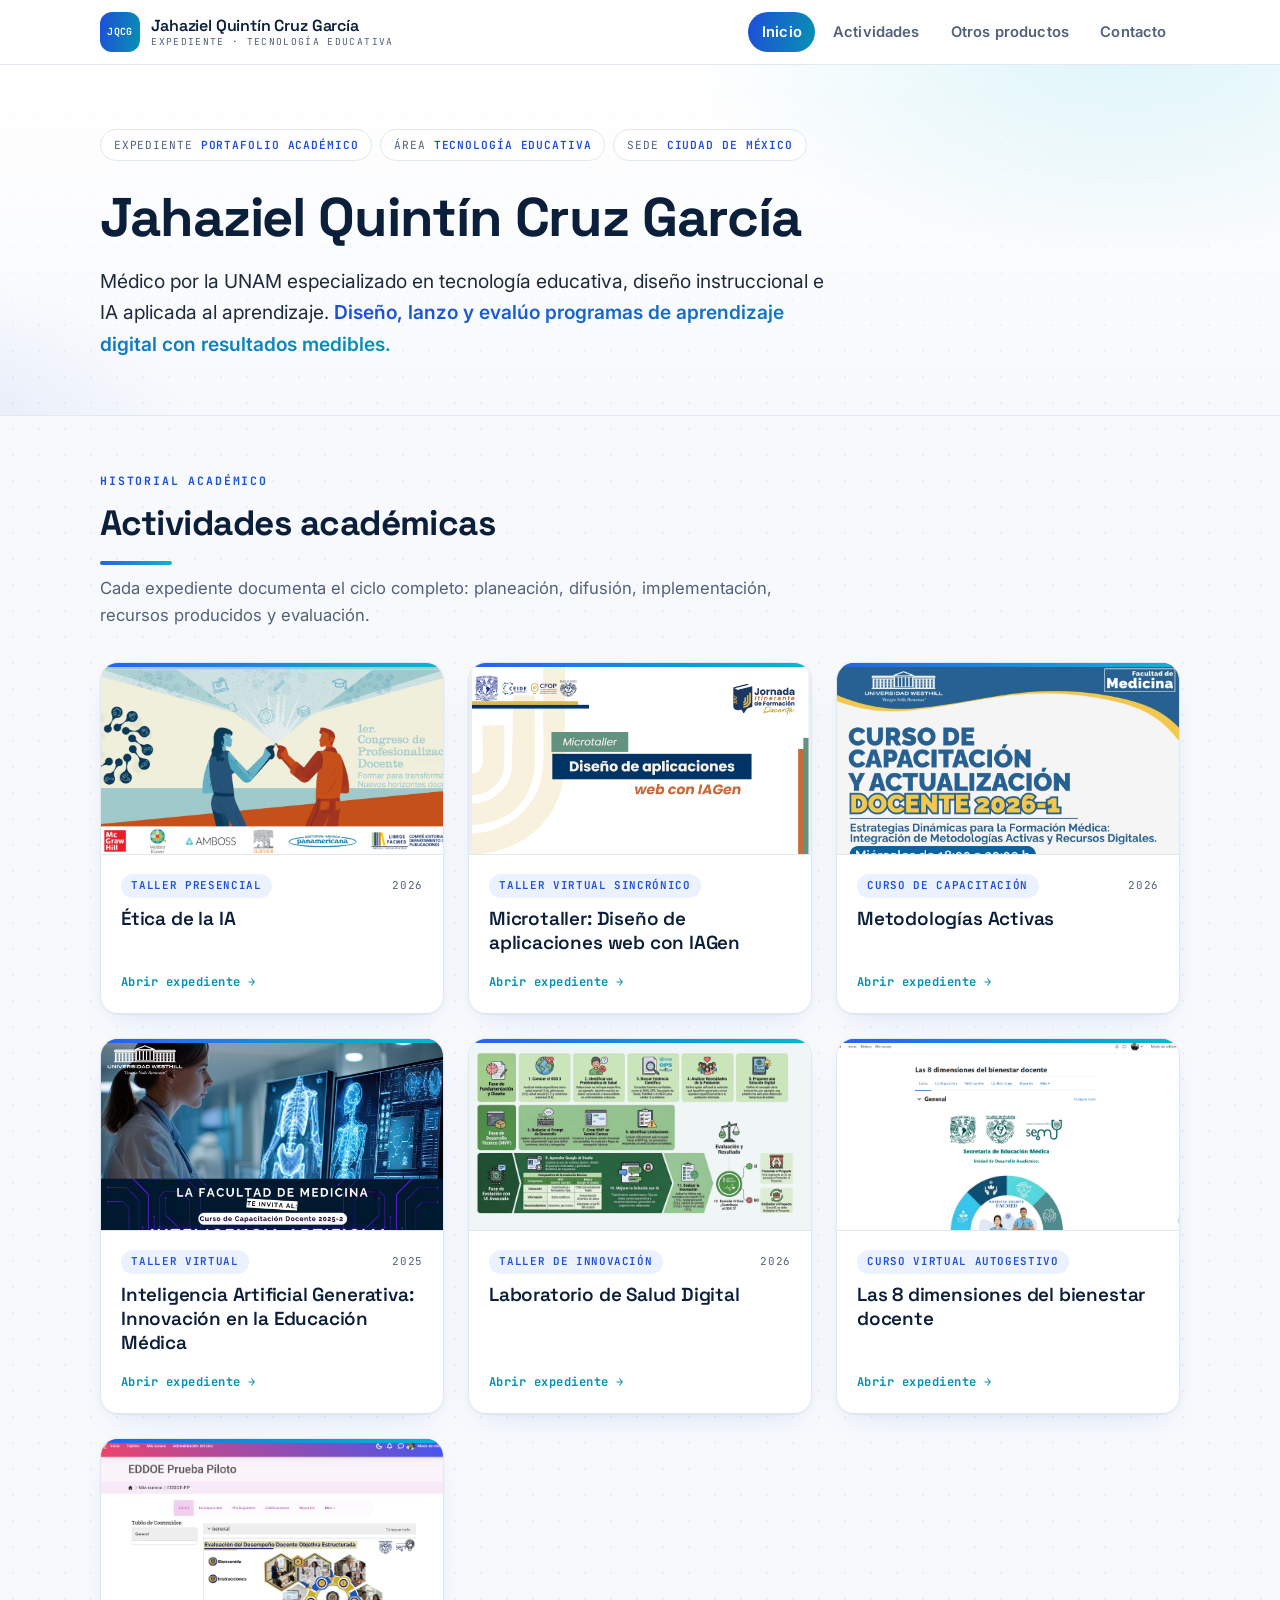
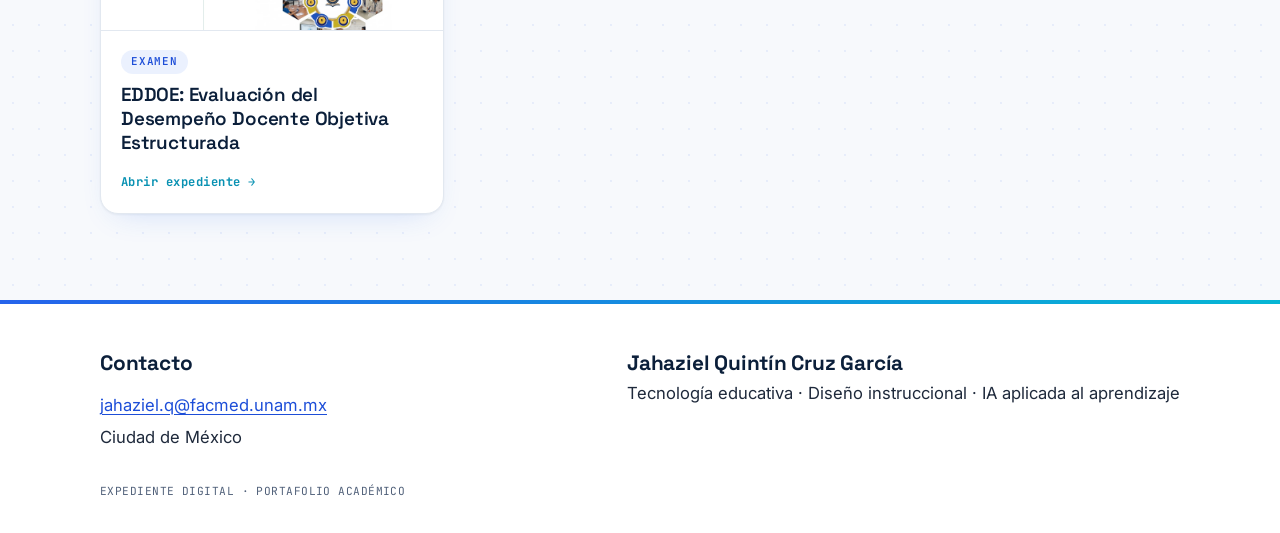
==== index.html @ d4ce5e82 "Portafolio profesional: sitio estático multipágina Co-Authored-By: Claude Fable 5 <noreply@anthropic" ====
<!DOCTYPE html>
<html lang="es">
<head>
<meta charset="UTF-8">
<meta name="viewport" content="width=device-width, initial-scale=1.0">
<title>Jahaziel Quintín Cruz García — Portafolio de tecnología educativa</title>
<meta name="description" content="Portafolio profesional de Jahaziel Quintín Cruz García: diseño, lanzamiento y evaluación de programas de aprendizaje digital con resultados medibles.">
<link rel="preconnect" href="https://fonts.googleapis.com">
<link rel="preconnect" href="https://fonts.gstatic.com" crossorigin>
<link href="https://fonts.googleapis.com/css2?family=Space+Grotesk:wght@500;600;700&family=JetBrains+Mono:wght@400;600;700&family=Inter:ital,wght@0,400;0,600;0,700;1,400&display=swap" rel="stylesheet">
<link rel="stylesheet" href="assets/css/estilos.css">
</head>
<body>

<header class="encabezado">
  <div class="contenedor encabezado__interno">
    <a class="marca" href="index.html">
      <span class="marca__sello" aria-hidden="true">JQCG</span>
      <span class="marca__texto">
        <span class="marca__nombre">Jahaziel Quintín Cruz García</span>
        <span class="marca__sub">Expediente · Tecnología educativa</span>
      </span>
    </a>
    <nav class="nav" aria-label="Navegación principal">
      <button class="nav__boton" aria-expanded="false" aria-controls="menu-principal">MENÚ</button>
      <ul class="nav__lista" id="menu-principal">
        <li><a href="index.html" aria-current="page">Inicio</a></li>
        <li><a href="index.html#actividades">Actividades</a></li>
        <li><a href="otros-productos.html">Otros productos</a></li>
        <li><a href="index.html#contacto">Contacto</a></li>
      </ul>
    </nav>
  </div>
</header>

<main id="contenido">

  <!-- ============ PORTADA ============ -->
  <section class="portada">
    <div class="contenedor">
      <p class="portada__ficha">
        <span>EXPEDIENTE&nbsp;<strong>PORTAFOLIO ACADÉMICO</strong></span>
        <span>ÁREA&nbsp;<strong>TECNOLOGÍA EDUCATIVA</strong></span>
        <span>SEDE&nbsp;<strong>CIUDAD DE MÉXICO</strong></span>
      </p>
      <h1>Jahaziel Quintín Cruz García</h1>
      <p class="portada__tesis">
        Médico por la UNAM especializado en tecnología educativa, diseño instruccional
        e IA aplicada al aprendizaje. <em>Diseño, lanzo y evalúo programas de aprendizaje
        digital con resultados medibles.</em>
      </p>
    </div>
  </section>

  <!-- ============ ACTIVIDADES ============ -->
  <section class="seccion" id="actividades">
    <div class="contenedor">
      <header class="seccion__cabeza">
        <p class="seccion__etiqueta">Historial académico</p>
        <h2 class="seccion__titulo">Actividades académicas</h2>
        <p class="seccion__intro">Cada expediente documenta el ciclo completo: planeación, difusión, implementación, recursos producidos y evaluación.</p>
      </header>

      <ul class="fichas">
        <li class="ficha">
          <div class="ficha__imagen">
            <img src="assets/img/etica-difusion-congreso.png" alt="Cartel del 1er Congreso de Profesionalización Docente, sede del taller Ética de la IA">
          </div>
          <div class="ficha__cuerpo">
            <p class="ficha__meta"><span class="tipo">Taller presencial</span><span>2026</span></p>
            <h3 class="ficha__titulo"><a href="actividades/etica-de-la-ia.html">Ética de la IA</a></h3>
            <p class="ficha__abrir" aria-hidden="true">Abrir expediente →</p>
          </div>
        </li>

        <li class="ficha">
          <div class="ficha__imagen">
            <img src="assets/img/microtaller-planeacion-cartel.png" alt="Cartel del Microtaller Diseño de aplicaciones web con IAGen, Jornada Itinerante de Formación Docente">
          </div>
          <div class="ficha__cuerpo">
            <p class="ficha__meta"><span class="tipo">Taller virtual sincrónico</span></p>
            <h3 class="ficha__titulo"><a href="actividades/microtaller-iagen.html">Microtaller: Diseño de aplicaciones web con IAGen</a></h3>
            <p class="ficha__abrir" aria-hidden="true">Abrir expediente →</p>
          </div>
        </li>

        <li class="ficha">
          <div class="ficha__imagen">
            <img src="assets/img/metodologias-difusion-cartel.png" alt="Cartel del Curso de Capacitación y Actualización Docente 2026-1 sobre metodologías activas">
          </div>
          <div class="ficha__cuerpo">
            <p class="ficha__meta"><span class="tipo">Curso de capacitación</span><span>2026</span></p>
            <h3 class="ficha__titulo"><a href="actividades/metodologias-activas.html">Metodologías Activas</a></h3>
            <p class="ficha__abrir" aria-hidden="true">Abrir expediente →</p>
          </div>
        </li>

        <li class="ficha">
          <div class="ficha__imagen">
            <img src="assets/img/iagen-difusion-cartel.png" alt="Cartel del curso Inteligencia Artificial Generativa: Innovación en la Educación Médica">
          </div>
          <div class="ficha__cuerpo">
            <p class="ficha__meta"><span class="tipo">Taller virtual</span><span>2025</span></p>
            <h3 class="ficha__titulo"><a href="actividades/iagen-innovacion.html">Inteligencia Artificial Generativa: Innovación en la Educación Médica</a></h3>
            <p class="ficha__abrir" aria-hidden="true">Abrir expediente →</p>
          </div>
        </li>

        <li class="ficha">
          <div class="ficha__imagen">
            <img src="assets/img/laboratorio-recurso-metodologia.png" alt="Infografía de la metodología por fases del Laboratorio de Salud Digital">
          </div>
          <div class="ficha__cuerpo">
            <p class="ficha__meta"><span class="tipo">Taller de innovación</span><span>2026</span></p>
            <h3 class="ficha__titulo"><a href="actividades/laboratorio-salud-digital.html">Laboratorio de Salud Digital</a></h3>
            <p class="ficha__abrir" aria-hidden="true">Abrir expediente →</p>
          </div>
        </li>

        <li class="ficha">
          <div class="ficha__imagen">
            <img src="assets/img/bienestar-recurso-moodle.png" alt="Aula virtual en Moodle del curso Las 8 dimensiones del bienestar docente">
          </div>
          <div class="ficha__cuerpo">
            <p class="ficha__meta"><span class="tipo">Curso virtual autogestivo</span></p>
            <h3 class="ficha__titulo"><a href="actividades/bienestar-docente.html">Las 8 dimensiones del bienestar docente</a></h3>
            <p class="ficha__abrir" aria-hidden="true">Abrir expediente →</p>
          </div>
        </li>

        <li class="ficha">
          <div class="ficha__imagen">
            <img src="assets/img/eddoe-implementacion-moodle.png" alt="Aula del curso EDDOE Prueba Piloto en Moodle, con la portada Evaluación del Desempeño Docente Objetiva Estructurada">
          </div>
          <div class="ficha__cuerpo">
            <p class="ficha__meta"><span class="tipo">Examen</span></p>
            <h3 class="ficha__titulo"><a href="actividades/eddoe.html">EDDOE: Evaluación del Desempeño Docente Objetiva Estructurada</a></h3>
            <p class="ficha__abrir" aria-hidden="true">Abrir expediente →</p>
          </div>
        </li>
      </ul>
    </div>
  </section>
</main>

<!-- ============ CONTACTO / PIE ============ -->
<footer class="pie" id="contacto">
  <div class="contenedor">
    <div class="pie__interno">
      <div>
        <h2>Contacto</h2>
        <address>
          <a href="mailto:jahaziel.q@facmed.unam.mx">jahaziel.q@facmed.unam.mx</a><br>
          Ciudad de México
        </address>
      </div>
      <div>
        <h2>Jahaziel Quintín Cruz García</h2>
        <p>Tecnología educativa · Diseño instruccional · IA aplicada al aprendizaje</p>
      </div>
    </div>
    <p class="pie__nota">EXPEDIENTE DIGITAL · PORTAFOLIO ACADÉMICO</p>
  </div>
</footer>

<script src="assets/js/principal.js"></script>
</body>
</html>
---- assets/css/estilos.css ----
/* ============================================================
   PORTAFOLIO — Jahaziel Quintín Cruz García
   Estilo: fresco · juvenil · tecnológico · fondos claros
   Paleta: azul profundo → cian · blanco · dorado UNAM (acento)
   Tipografía: Space Grotesk (títulos) · Inter (texto)
               JetBrains Mono (métricas y rótulos)
   ============================================================ */

:root {
  --azul-950: #0b1f3a;
  --azul-700: #1d4ed8;
  --azul-600: #2563eb;
  --cian-600: #0891b2;
  --cian-500: #06b6d4;
  --fondo: #f7f9fc;
  --blanco: #ffffff;
  --linea: #e2e8f0;
  --tinta: #1e293b;
  --tinta-suave: #51617a;
  --dorado: #a97b00;
  --dorado-claro: #d9a91f;

  --grad: linear-gradient(100deg, var(--azul-600), var(--cian-500));
  --grad-fuerte: linear-gradient(100deg, var(--azul-700), var(--cian-600));

  --f-titulo: "Space Grotesk", "Segoe UI", system-ui, sans-serif;
  --f-cuerpo: "Inter", "Segoe UI", system-ui, sans-serif;
  --f-mono: "JetBrains Mono", "Cascadia Code", Consolas, monospace;

  --ancho: 1120px;
  --radio: 18px;
  --radio-chico: 10px;
  --sombra: 0 1px 2px rgba(11, 31, 58, .05), 0 12px 32px -16px rgba(37, 99, 235, .22);
  --sombra-alta: 0 4px 10px rgba(11, 31, 58, .06), 0 24px 48px -20px rgba(37, 99, 235, .35);
}

* { margin: 0; padding: 0; box-sizing: border-box; }

html { scroll-behavior: smooth; }
@media (prefers-reduced-motion: reduce) {
  html { scroll-behavior: auto; }
  *, *::before, *::after { animation: none !important; transition: none !important; }
}

body {
  font-family: var(--f-cuerpo);
  font-size: 1.0425rem;
  line-height: 1.65;
  color: var(--tinta);
  background-color: var(--fondo);
  /* retícula de puntos, guiño tecnológico */
  background-image: radial-gradient(rgba(37, 99, 235, .08) 1px, transparent 1.5px);
  background-size: 26px 26px;
}

img { max-width: 100%; height: auto; display: block; }

a { color: var(--azul-700); text-decoration-thickness: 1px; text-underline-offset: 3px; }
a:hover { color: var(--cian-600); }

:focus-visible {
  outline: 3px solid var(--cian-500);
  outline-offset: 2px;
  border-radius: 4px;
}

.solo-lector {
  position: absolute; width: 1px; height: 1px;
  clip-path: inset(50%); overflow: hidden; white-space: nowrap;
}

.contenedor { max-width: var(--ancho); margin: 0 auto; padding: 0 1.25rem; }

/* ============================================================
   ENCABEZADO / NAVEGACIÓN  (translúcido con desenfoque)
   ============================================================ */
.encabezado {
  background: rgba(255, 255, 255, .82);
  backdrop-filter: blur(12px);
  -webkit-backdrop-filter: blur(12px);
  color: var(--azul-950);
  border-bottom: 1px solid var(--linea);
  position: sticky; top: 0; z-index: 50;
}
.encabezado__interno {
  display: flex; align-items: center; justify-content: space-between;
  gap: 1rem; min-height: 64px;
}
.marca {
  display: flex; align-items: center; gap: .7rem;
  color: var(--azul-950); text-decoration: none;
}
.marca:hover { color: var(--azul-700); }
.marca__sello {
  width: 40px; height: 40px; flex: none;
  display: grid; place-items: center;
  color: #fff;
  background: var(--grad-fuerte);
  border-radius: 12px;
  font-family: var(--f-mono); font-size: .62rem; font-weight: 700;
  letter-spacing: .04em;
}
.marca__texto { display: flex; flex-direction: column; line-height: 1.15; }
.marca__nombre { font-family: var(--f-titulo); font-weight: 600; font-size: 1rem; letter-spacing: -.01em; }
.marca__sub { font-family: var(--f-mono); font-size: .6rem; letter-spacing: .14em; text-transform: uppercase; color: var(--tinta-suave); }

.nav__lista { display: flex; gap: .25rem; list-style: none; }
.nav__lista a {
  display: block; padding: .5rem .85rem;
  color: var(--tinta-suave); text-decoration: none;
  font-size: .92rem; font-weight: 600; letter-spacing: .01em;
  border-radius: 999px;
  transition: background .15s ease, color .15s ease;
}
.nav__lista a:hover { color: var(--azul-700); background: rgba(37, 99, 235, .09); }
.nav__lista a[aria-current="page"] {
  color: #fff; background: var(--grad-fuerte);
}

.nav__boton {
  display: none;
  background: none; border: 2px solid var(--linea); border-radius: 999px;
  color: var(--azul-700); font-family: var(--f-mono); font-size: .78rem; font-weight: 700;
  padding: .4rem .9rem; cursor: pointer;
}

@media (max-width: 720px) {
  .nav__boton { display: inline-block; }
  .nav { position: relative; }
  .nav__lista {
    display: none;
    position: absolute; right: 0; top: calc(100% + .5rem);
    flex-direction: column; min-width: 220px;
    background: var(--blanco);
    border: 1px solid var(--linea); border-radius: var(--radio-chico);
    padding: .4rem; box-shadow: var(--sombra-alta);
  }
  .nav__lista.abierta { display: flex; }
  .nav__lista a { border-radius: 8px; }
}

/* ============================================================
   PORTADA (index)
   ============================================================ */
.portada {
  position: relative;
  padding: 4rem 0 3.4rem;
  background:
    radial-gradient(46rem 24rem at 88% -10%, rgba(6, 182, 212, .14), transparent 60%),
    radial-gradient(40rem 22rem at -12% 110%, rgba(37, 99, 235, .12), transparent 55%),
    linear-gradient(180deg, #ffffff 0%, rgba(255, 255, 255, 0) 100%);
  border-bottom: 1px solid var(--linea);
}
.portada__ficha {
  display: inline-flex; flex-wrap: wrap; gap: .5rem;
  margin-bottom: 1.7rem;
}
.portada__ficha span {
  font-family: var(--f-mono); font-size: .7rem; letter-spacing: .08em;
  color: var(--tinta-suave); text-transform: uppercase;
  background: var(--blanco);
  border: 1px solid var(--linea);
  border-radius: 999px;
  padding: .35rem .8rem;
}
.portada__ficha strong { color: var(--azul-700); font-weight: 600; }
.portada h1 {
  font-family: var(--f-titulo);
  font-size: clamp(2.1rem, 4.8vw, 3.4rem);
  font-weight: 700; line-height: 1.08; letter-spacing: -.02em;
  color: var(--azul-950);
  max-width: 21ch;
}
.portada__tesis {
  margin-top: 1.2rem; max-width: 62ch;
  font-size: clamp(1.05rem, 1.6vw, 1.2rem);
  color: var(--tinta);
}
.portada__tesis em {
  font-style: normal; font-weight: 600;
  background: var(--grad-fuerte);
  -webkit-background-clip: text; background-clip: text;
  color: transparent;
}
.portada__puesto {
  margin-top: 1rem;
  font-family: var(--f-mono); font-size: .82rem; color: var(--tinta-suave);
}

/* ============================================================
   SECCIONES GENERALES
   ============================================================ */
.seccion { padding: 3.4rem 0; }
.seccion__cabeza { margin-bottom: 2rem; }
.seccion__etiqueta {
  font-family: var(--f-mono); font-size: .72rem; font-weight: 700;
  letter-spacing: .16em; text-transform: uppercase;
  background: var(--grad-fuerte);
  -webkit-background-clip: text; background-clip: text;
  color: transparent;
}
.seccion__titulo {
  font-family: var(--f-titulo); font-weight: 700; letter-spacing: -.015em;
  font-size: clamp(1.55rem, 3vw, 2.2rem); color: var(--azul-950);
  margin-top: .25rem;
}
.seccion__titulo::after {
  content: ""; display: block; width: 72px; height: 4px;
  background: var(--grad); margin-top: .6rem; border-radius: 999px;
}
.seccion__intro { max-width: 68ch; color: var(--tinta-suave); margin-top: .6rem; }

/* ============================================================
   CUADRÍCULA DE ACTIVIDADES
   ============================================================ */
.fichas {
  display: grid; gap: 1.5rem;
  grid-template-columns: repeat(3, 1fr);
  list-style: none;
}
@media (max-width: 960px) { .fichas { grid-template-columns: repeat(2, 1fr); } }
@media (max-width: 620px) { .fichas { grid-template-columns: 1fr; } }

.ficha {
  position: relative;
  background: var(--blanco);
  border: 1px solid var(--linea);
  border-radius: var(--radio);
  box-shadow: var(--sombra);
  display: flex; flex-direction: column;
  overflow: hidden;
  transition: transform .2s ease, box-shadow .2s ease, border-color .2s ease;
}
/* barra superior en degradado */
.ficha::before {
  content: "";
  position: absolute; top: 0; left: 0; right: 0; height: 4px;
  background: var(--grad);
  z-index: 1;
}
.ficha:hover {
  transform: translateY(-5px);
  border-color: rgba(37, 99, 235, .45);
  box-shadow: var(--sombra-alta);
}
.ficha__imagen {
  aspect-ratio: 16 / 9; overflow: hidden;
  background: #eef4fb;
  border-bottom: 1px solid var(--linea);
}
.ficha__imagen img {
  width: 100%; height: 100%; object-fit: cover; object-position: top;
  transition: transform .25s ease;
}
.ficha:hover .ficha__imagen img { transform: scale(1.03); }
.ficha__imagen--sello {
  display: grid; place-items: center;
  background:
    radial-gradient(14rem 8rem at 70% 20%, rgba(6, 182, 212, .16), transparent 60%),
    #eef4fb;
}
.ficha__monograma {
  font-family: var(--f-titulo); font-size: 2.3rem; font-weight: 700;
  color: #fff; background: var(--grad-fuerte);
  border-radius: 24px;
  width: 92px; height: 92px; display: grid; place-items: center;
}
.ficha__cuerpo { padding: 1.15rem 1.25rem 1.3rem; display: flex; flex-direction: column; gap: .55rem; flex: 1; }
.ficha__meta {
  display: flex; justify-content: space-between; align-items: center; gap: .8rem;
  font-family: var(--f-mono); font-size: .68rem; letter-spacing: .06em;
  text-transform: uppercase; color: var(--tinta-suave);
}
.ficha__meta .tipo {
  color: var(--azul-700); font-weight: 600;
  background: rgba(37, 99, 235, .09);
  border-radius: 999px; padding: .2rem .65rem;
}
.ficha__titulo { font-family: var(--f-titulo); font-size: 1.18rem; font-weight: 600; line-height: 1.28; letter-spacing: -.01em; }
.ficha__titulo a { color: var(--azul-950); text-decoration: none; }
.ficha__titulo a::after { content: ""; position: absolute; inset: 0; }
.ficha__abrir {
  margin-top: auto; padding-top: .5rem;
  font-family: var(--f-mono); font-size: .76rem; font-weight: 700;
  color: var(--cian-600); letter-spacing: .04em;
  transition: transform .18s ease;
}
.ficha:hover .ficha__abrir { transform: translateX(4px); }

/* ============================================================
   OTROS PRODUCTOS
   ============================================================ */
.productos {
  display: grid; gap: 1.5rem;
  grid-template-columns: repeat(3, 1fr);
  list-style: none;
}
@media (max-width: 960px) { .productos { grid-template-columns: repeat(2, 1fr); } }
@media (max-width: 620px) { .productos { grid-template-columns: 1fr; } }

.producto {
  background: var(--blanco);
  border: 1px solid var(--linea); border-radius: var(--radio);
  box-shadow: var(--sombra); overflow: hidden;
  display: flex; flex-direction: column;
  transition: transform .2s ease, box-shadow .2s ease, border-color .2s ease;
}
.producto:hover {
  transform: translateY(-5px);
  border-color: rgba(37, 99, 235, .45);
  box-shadow: var(--sombra-alta);
}
.producto__imagen { aspect-ratio: 16 / 10; background: #eef4fb; border-bottom: 1px solid var(--linea); }
.producto__imagen img { width: 100%; height: 100%; object-fit: cover; object-position: top; }
.producto__cuerpo { padding: 1.05rem 1.25rem 1.25rem; display: flex; flex-direction: column; gap: .5rem; flex: 1; }
.producto__tipo {
  font-family: var(--f-mono); font-size: .66rem; font-weight: 700;
  letter-spacing: .12em; text-transform: uppercase;
  color: var(--cian-600);
}
.producto__titulo { font-family: var(--f-titulo); font-size: 1.1rem; font-weight: 600; line-height: 1.32; letter-spacing: -.01em; color: var(--azul-950); }
.producto__cuerpo .boton { margin-top: auto; align-self: flex-start; }

/* ============================================================
   BOTONES  (píldora)
   ============================================================ */
.boton {
  display: inline-flex; align-items: center; gap: .45rem;
  background: var(--grad-fuerte); color: #fff;
  font-family: var(--f-mono); font-size: .8rem; font-weight: 700;
  letter-spacing: .02em; text-decoration: none;
  padding: .6rem 1.15rem; border-radius: 999px;
  border: 0;
  box-shadow: 0 8px 20px -10px rgba(37, 99, 235, .55);
  transition: transform .15s ease, box-shadow .15s ease, filter .15s ease;
}
.boton:hover {
  color: #fff; filter: brightness(1.08);
  transform: translateY(-2px);
  box-shadow: 0 12px 24px -10px rgba(37, 99, 235, .6);
}
.boton--dorado {
  background: var(--blanco); color: var(--azul-700);
  border: 1.5px solid rgba(37, 99, 235, .4);
  box-shadow: none;
}
.boton--dorado:hover {
  color: var(--azul-700);
  background: rgba(37, 99, 235, .08);
  border-color: var(--azul-600);
  box-shadow: none;
}

/* ============================================================
   PÁGINA DE ACTIVIDAD
   ============================================================ */
.expediente-cabecera {
  padding: 2.8rem 0 2.3rem;
  background:
    radial-gradient(42rem 20rem at 92% -20%, rgba(6, 182, 212, .13), transparent 60%),
    radial-gradient(34rem 18rem at -8% 120%, rgba(37, 99, 235, .10), transparent 55%),
    linear-gradient(180deg, #ffffff 0%, rgba(255, 255, 255, 0) 100%);
  border-bottom: 1px solid var(--linea);
}
.expediente-cabecera .miga {
  font-family: var(--f-mono); font-size: .76rem; margin-bottom: 1.1rem;
  color: var(--tinta-suave);
}
.expediente-cabecera .miga a { color: var(--azul-700); }
.expediente-cabecera .miga a:hover { color: var(--cian-600); }
.expediente-cabecera h1 {
  font-family: var(--f-titulo); font-weight: 700; letter-spacing: -.02em;
  font-size: clamp(1.7rem, 4vw, 2.6rem); line-height: 1.12;
  color: var(--azul-950); max-width: 30ch;
}
.expediente-cabecera .subtitulo {
  margin-top: .55rem; font-size: 1.06rem; color: var(--tinta-suave); max-width: 62ch;
}
.expediente-datos {
  margin-top: 1.5rem;
  display: flex; flex-wrap: wrap; gap: .6rem;
}
.expediente-datos div {
  background: var(--blanco);
  border: 1px solid var(--linea);
  border-radius: var(--radio-chico);
  padding: .55rem 1rem;
  box-shadow: var(--sombra);
}
.expediente-datos dt {
  font-family: var(--f-mono); font-size: .62rem; letter-spacing: .14em;
  text-transform: uppercase; color: var(--cian-600); font-weight: 700;
}
.expediente-datos dd { font-family: var(--f-mono); font-size: .9rem; color: var(--azul-950); }

/* índice de fases */
.fases-indice {
  background: rgba(255, 255, 255, .85);
  backdrop-filter: blur(10px);
  -webkit-backdrop-filter: blur(10px);
  border-bottom: 1px solid var(--linea);
  position: sticky; top: 64px; z-index: 40;
  overflow-x: auto;
}
.fases-indice ol {
  list-style: none; display: flex; gap: .3rem;
  max-width: var(--ancho); margin: 0 auto; padding: .5rem 1.25rem;
}
.fases-indice a {
  display: block; white-space: nowrap;
  font-family: var(--f-mono); font-size: .72rem; font-weight: 600;
  letter-spacing: .04em; text-decoration: none; color: var(--tinta-suave);
  padding: .4rem .8rem; border-radius: 999px;
  transition: background .15s ease, color .15s ease;
}
.fases-indice a:hover { color: var(--azul-700); background: rgba(37, 99, 235, .09); }
.fases-indice a strong { color: var(--cian-600); }

/* fase */
.fase { padding: 2.8rem 0 1rem; }
.fase:last-of-type { padding-bottom: 3rem; }
.fase__cabeza { display: flex; align-items: center; gap: .9rem; margin-bottom: 1.2rem; }
.fase__numero {
  font-family: var(--f-mono); font-weight: 700; font-size: .9rem;
  color: #fff; background: var(--grad-fuerte);
  border-radius: 10px; padding: .3rem .6rem; flex: none;
}
.fase__titulo {
  font-family: var(--f-titulo); font-weight: 700; letter-spacing: -.015em;
  font-size: clamp(1.35rem, 2.6vw, 1.75rem); color: var(--azul-950);
}
.fase__contenido {
  background: var(--blanco);
  border: 1px solid var(--linea);
  border-radius: var(--radio);
  padding: 1.6rem 1.8rem;
  box-shadow: var(--sombra);
  position: relative;
  overflow: hidden;
}
.fase__contenido::before {
  content: "";
  position: absolute; top: 0; left: 0; bottom: 0; width: 4px;
  background: var(--grad);
}
.fase__contenido > * + * { margin-top: 1rem; }
.fase__contenido p { max-width: 72ch; }

/* figuras / galería */
.galeria { display: grid; gap: 1.3rem; grid-template-columns: repeat(auto-fit, minmax(min(340px, 100%), 1fr)); }
.figura { margin: 0; }
.figura img {
  width: 100%; border: 1px solid var(--linea); border-radius: 12px;
  background: #fff; box-shadow: var(--sombra);
}
.figura figcaption {
  font-size: .88rem; color: var(--tinta-suave); margin-top: .55rem; line-height: 1.45;
}
.figura .boton { margin-top: .65rem; }

.recursos-acciones { display: flex; flex-wrap: wrap; gap: .7rem; }

/* métricas grandes */
.metricas {
  display: grid; gap: .8rem;
  grid-template-columns: repeat(auto-fit, minmax(190px, 1fr));
}
.metrica {
  background: var(--blanco); padding: 1.2rem 1.3rem;
  border: 1px solid var(--linea); border-radius: var(--radio-chico);
  box-shadow: var(--sombra);
}
.metrica__valor {
  font-family: var(--f-mono); font-weight: 700;
  font-size: clamp(2.1rem, 4vw, 3rem); line-height: 1.05;
  background: var(--grad-fuerte);
  -webkit-background-clip: text; background-clip: text;
  color: transparent;
}
.metrica__nombre {
  font-family: var(--f-mono); font-size: .7rem; letter-spacing: .12em;
  text-transform: uppercase; color: var(--tinta-suave); margin-top: .4rem;
}

/* navegación anterior / siguiente */
.paginacion {
  border-top: 1px solid var(--linea);
  padding: 2rem 0 3rem;
}
.paginacion__interno {
  display: grid; grid-template-columns: 1fr auto 1fr; gap: 1rem; align-items: center;
}
@media (max-width: 720px) {
  .paginacion__interno { grid-template-columns: 1fr; text-align: center; }
}
.paginacion a { text-decoration: none; }
.paginacion__lado { display: flex; flex-direction: column; gap: .15rem; }
.paginacion__lado--sig { text-align: right; }
@media (max-width: 720px) { .paginacion__lado--sig { text-align: center; } }
.paginacion__rotulo {
  font-family: var(--f-mono); font-size: .66rem; letter-spacing: .14em;
  text-transform: uppercase; color: var(--cian-600); font-weight: 700;
}
.paginacion__titulo { font-family: var(--f-titulo); font-weight: 600; letter-spacing: -.01em; color: var(--azul-950); }
.paginacion a:hover .paginacion__titulo { color: var(--azul-700); }

/* ============================================================
   PIE / CONTACTO
   ============================================================ */
.pie {
  background: var(--blanco);
  color: var(--tinta);
  border-top: 1px solid var(--linea);
  position: relative;
  padding: 2.8rem 0 2rem; margin-top: 2rem;
}
.pie::before {
  content: "";
  position: absolute; top: -1px; left: 0; right: 0; height: 4px;
  background: var(--grad);
}
.pie__interno { display: flex; flex-wrap: wrap; gap: 2rem; justify-content: space-between; }
.pie h2 { font-family: var(--f-titulo); font-weight: 700; letter-spacing: -.01em; font-size: 1.3rem; color: var(--azul-950); }
.pie address { font-style: normal; margin-top: .6rem; line-height: 1.9; }
.pie a { color: var(--azul-700); }
.pie a:hover { color: var(--cian-600); }
.pie__nota {
  font-family: var(--f-mono); font-size: .7rem; color: var(--tinta-suave);
  margin-top: 1.8rem; letter-spacing: .04em;
}
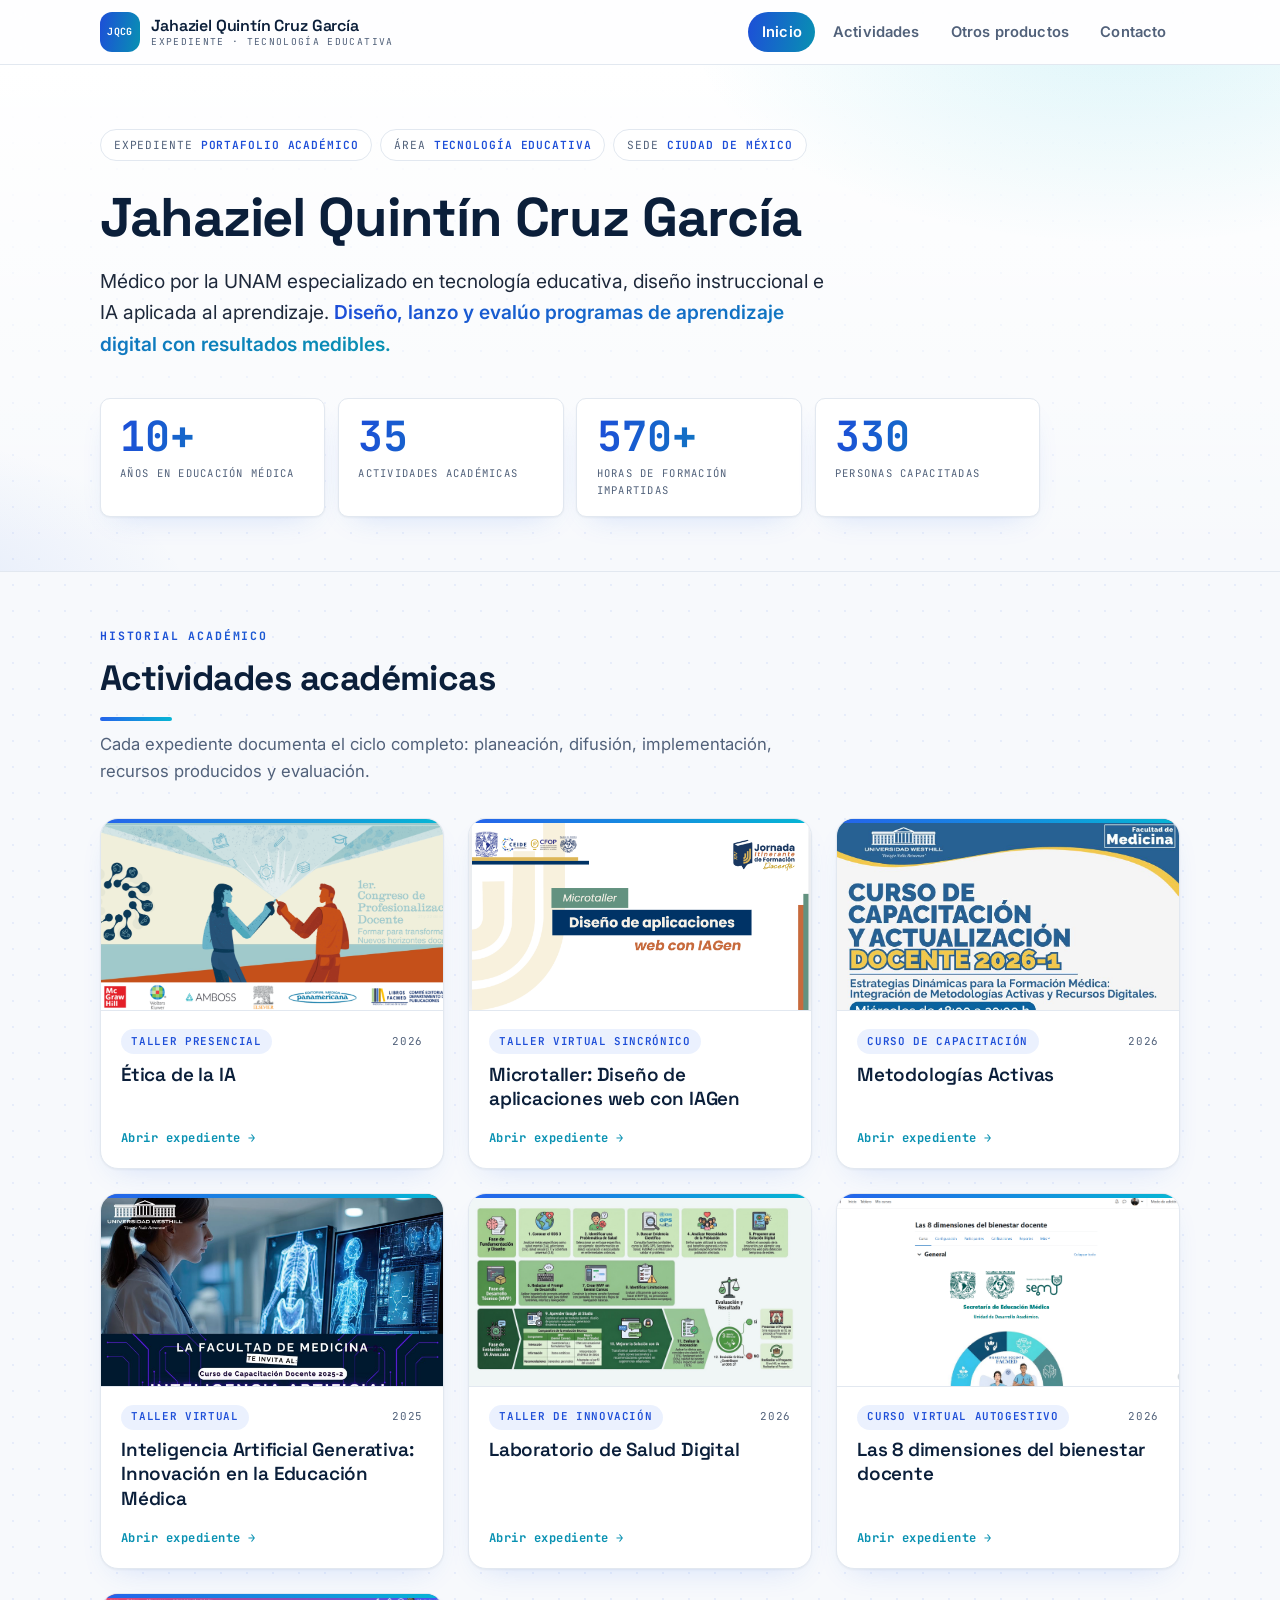
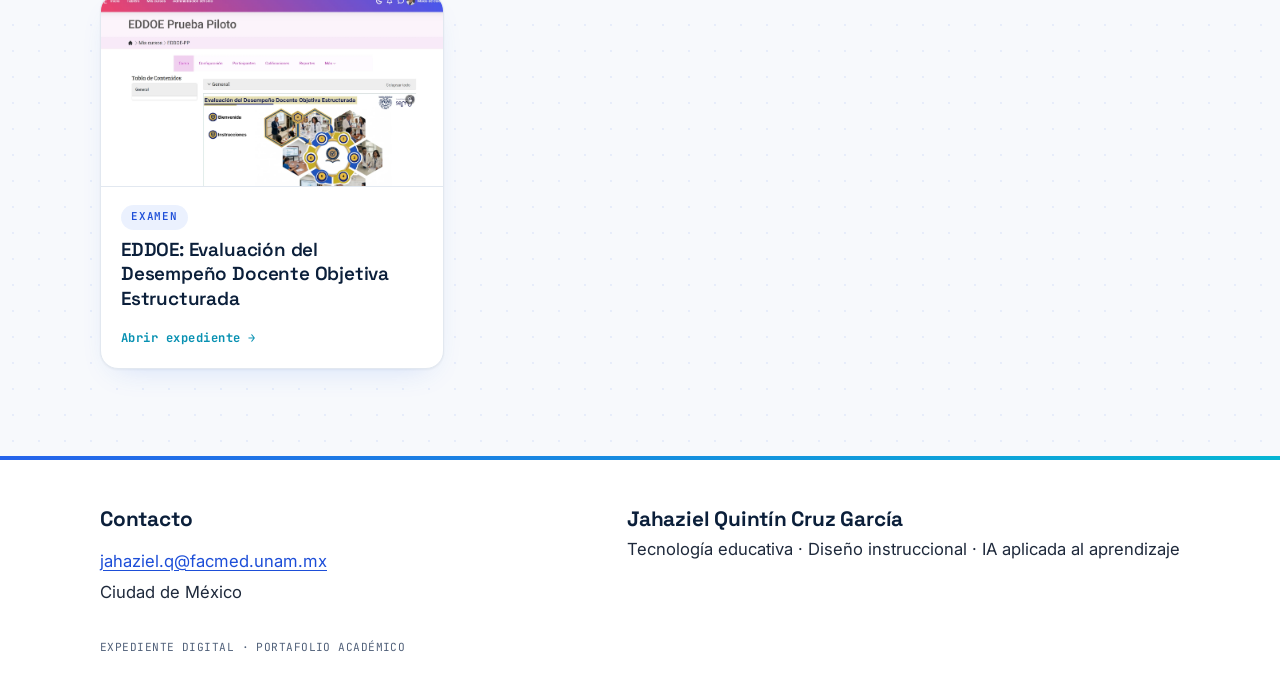
==== commit fbb67e42: "Indicadores en portada, rol por expediente y evaluación de Bienestar docente Co-Authored-By: Claude " ====
--- a/index.html
+++ b/index.html
@@ -49,6 +49,25 @@
         e IA aplicada al aprendizaje. <em>Diseño, lanzo y evalúo programas de aprendizaje
         digital con resultados medibles.</em>
       </p>
+
+      <ul class="indicadores">
+        <li class="indicador">
+          <p class="indicador__valor">10+</p>
+          <p class="indicador__nombre">Años en educación médica</p>
+        </li>
+        <li class="indicador">
+          <p class="indicador__valor">35</p>
+          <p class="indicador__nombre">Actividades académicas</p>
+        </li>
+        <li class="indicador">
+          <p class="indicador__valor">570+</p>
+          <p class="indicador__nombre">Horas de formación impartidas</p>
+        </li>
+        <li class="indicador">
+          <p class="indicador__valor">330</p>
+          <p class="indicador__nombre">Personas capacitadas</p>
+        </li>
+      </ul>
     </div>
   </section>
 
@@ -122,7 +141,7 @@
             <img src="assets/img/bienestar-recurso-moodle.png" alt="Aula virtual en Moodle del curso Las 8 dimensiones del bienestar docente">
           </div>
           <div class="ficha__cuerpo">
-            <p class="ficha__meta"><span class="tipo">Curso virtual autogestivo</span></p>
+            <p class="ficha__meta"><span class="tipo">Curso virtual autogestivo</span><span>2026</span></p>
             <h3 class="ficha__titulo"><a href="actividades/bienestar-docente.html">Las 8 dimensiones del bienestar docente</a></h3>
             <p class="ficha__abrir" aria-hidden="true">Abrir expediente →</p>
           </div>
--- a/assets/css/estilos.css
+++ b/assets/css/estilos.css
@@ -187,6 +187,57 @@
   font-family: var(--f-mono); font-size: .82rem; color: var(--tinta-suave);
 }
 
+/* ---------- indicadores del hero ---------- */
+.indicadores {
+  margin-top: 2.3rem;
+  display: grid; gap: .8rem;
+  grid-template-columns: repeat(auto-fit, minmax(190px, 1fr));
+  max-width: 940px;
+  list-style: none;
+}
+.indicador {
+  background: var(--blanco);
+  border: 1px solid var(--linea);
+  border-radius: var(--radio-chico);
+  padding: 1rem 1.2rem;
+  box-shadow: var(--sombra);
+}
+.indicador__valor {
+  font-family: var(--f-mono); font-weight: 700;
+  font-size: clamp(1.9rem, 3.4vw, 2.6rem); line-height: 1.05;
+  background: var(--grad-fuerte);
+  -webkit-background-clip: text; background-clip: text;
+  color: transparent;
+}
+.indicador__nombre {
+  font-family: var(--f-mono); font-size: .66rem;
+  letter-spacing: .12em; text-transform: uppercase;
+  color: var(--tinta-suave); margin-top: .4rem;
+}
+
+/* ---------- línea de rol en cada expediente ---------- */
+.mi-rol {
+  margin-top: 1.1rem; max-width: 66ch;
+  background: var(--blanco);
+  border: 1px solid var(--linea);
+  border-radius: var(--radio-chico);
+  padding: .75rem 1.1rem;
+  position: relative; overflow: hidden;
+  box-shadow: var(--sombra);
+  font-size: .98rem;
+}
+.mi-rol::before {
+  content: "";
+  position: absolute; left: 0; top: 0; bottom: 0; width: 4px;
+  background: var(--grad);
+}
+.mi-rol strong {
+  display: block; margin-bottom: .15rem;
+  font-family: var(--f-mono); font-size: .66rem; font-weight: 700;
+  letter-spacing: .14em; text-transform: uppercase;
+  color: var(--cian-600);
+}
+
 /* ============================================================
    SECCIONES GENERALES
    ============================================================ */
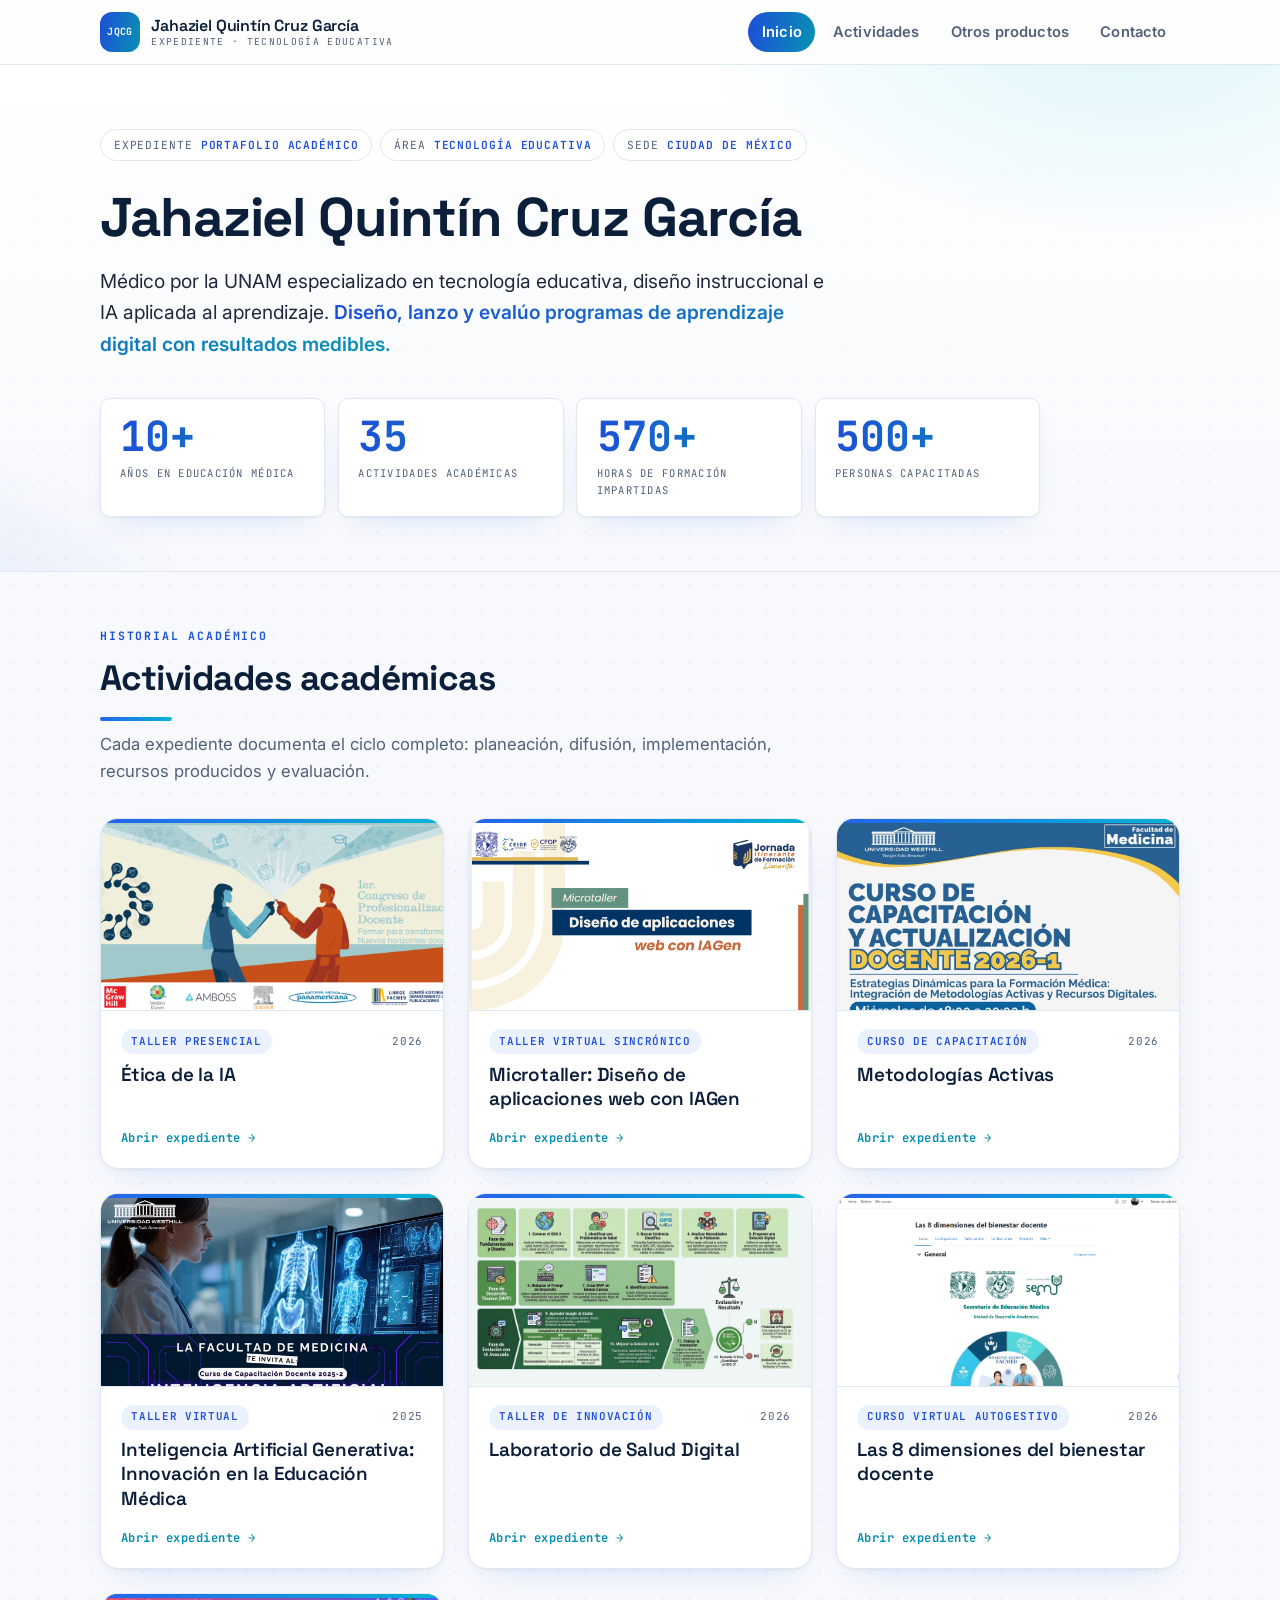
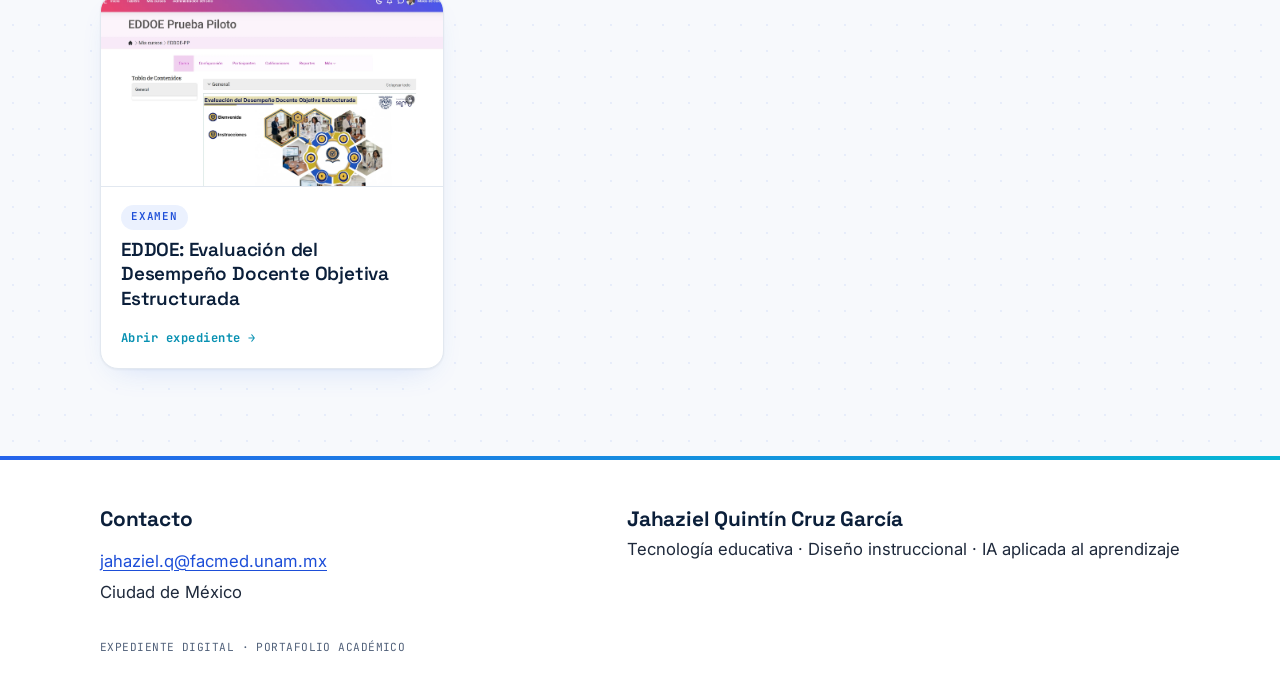
==== commit 38e03a6a: "Actualizar indicador de personas capacitadas a 500+ Co-Authored-By: Claude Fable 5 <noreply@anthropi" ====
--- a/index.html
+++ b/index.html
@@ -64,7 +64,7 @@
           <p class="indicador__nombre">Horas de formación impartidas</p>
         </li>
         <li class="indicador">
-          <p class="indicador__valor">330</p>
+          <p class="indicador__valor">500+</p>
           <p class="indicador__nombre">Personas capacitadas</p>
         </li>
       </ul>
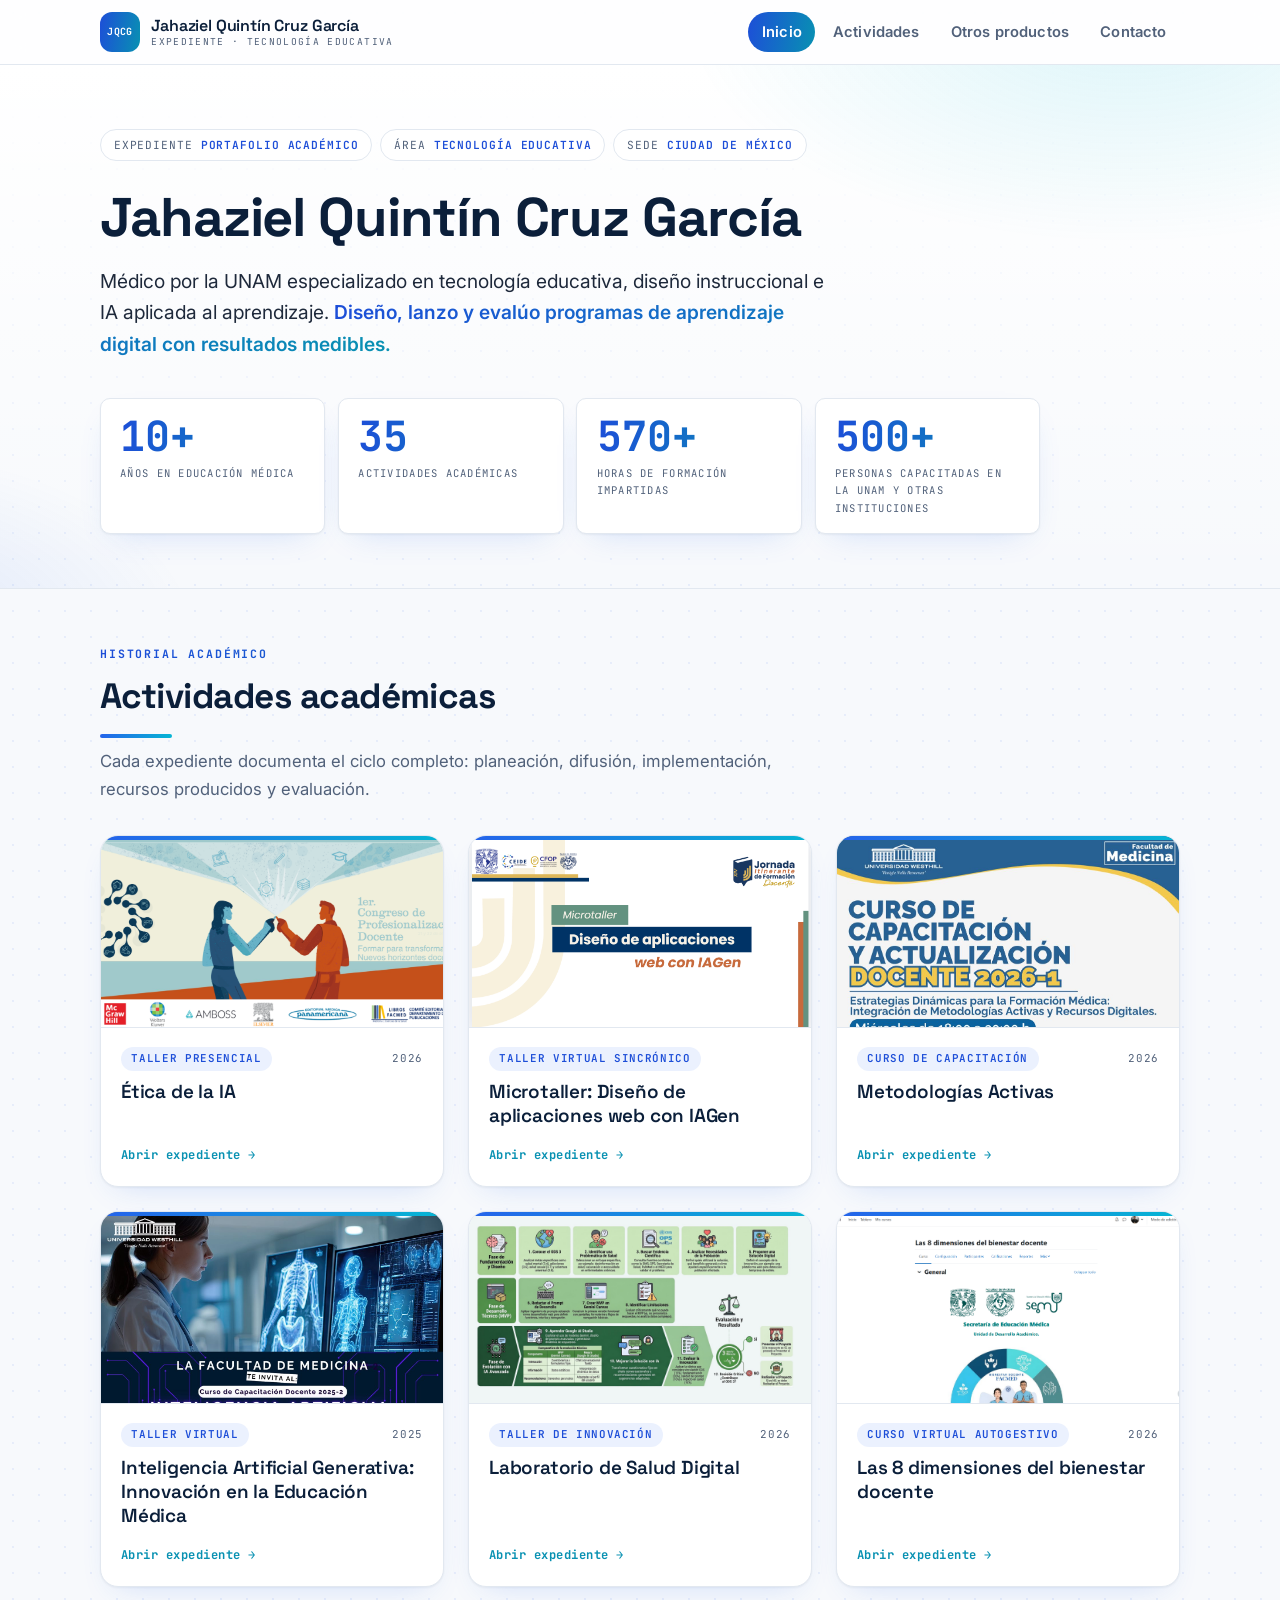
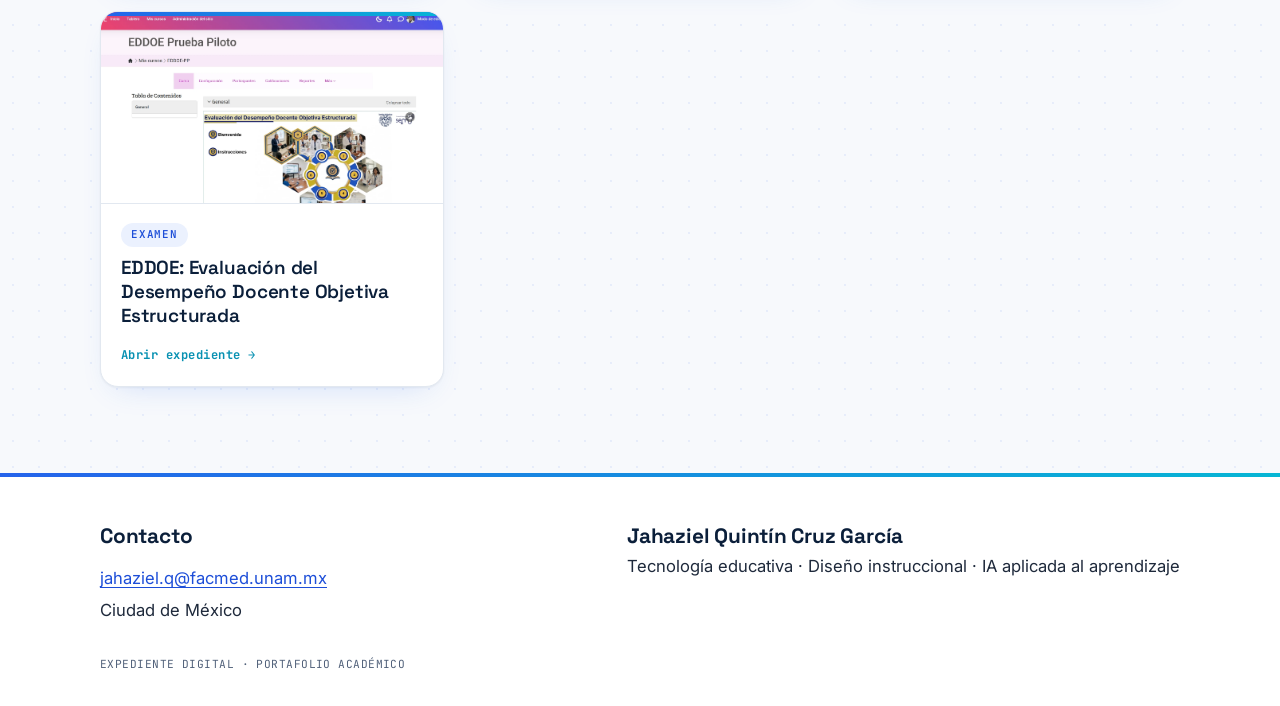
==== commit 1d4d2b18: "Precisar alcance interinstitucional en indicador de personas capacitadas Co-Authored-By: Claude Fabl" ====
--- a/index.html
+++ b/index.html
@@ -65,7 +65,7 @@
         </li>
         <li class="indicador">
           <p class="indicador__valor">500+</p>
-          <p class="indicador__nombre">Personas capacitadas</p>
+          <p class="indicador__nombre">Personas capacitadas en la UNAM y otras instituciones</p>
         </li>
       </ul>
     </div>
